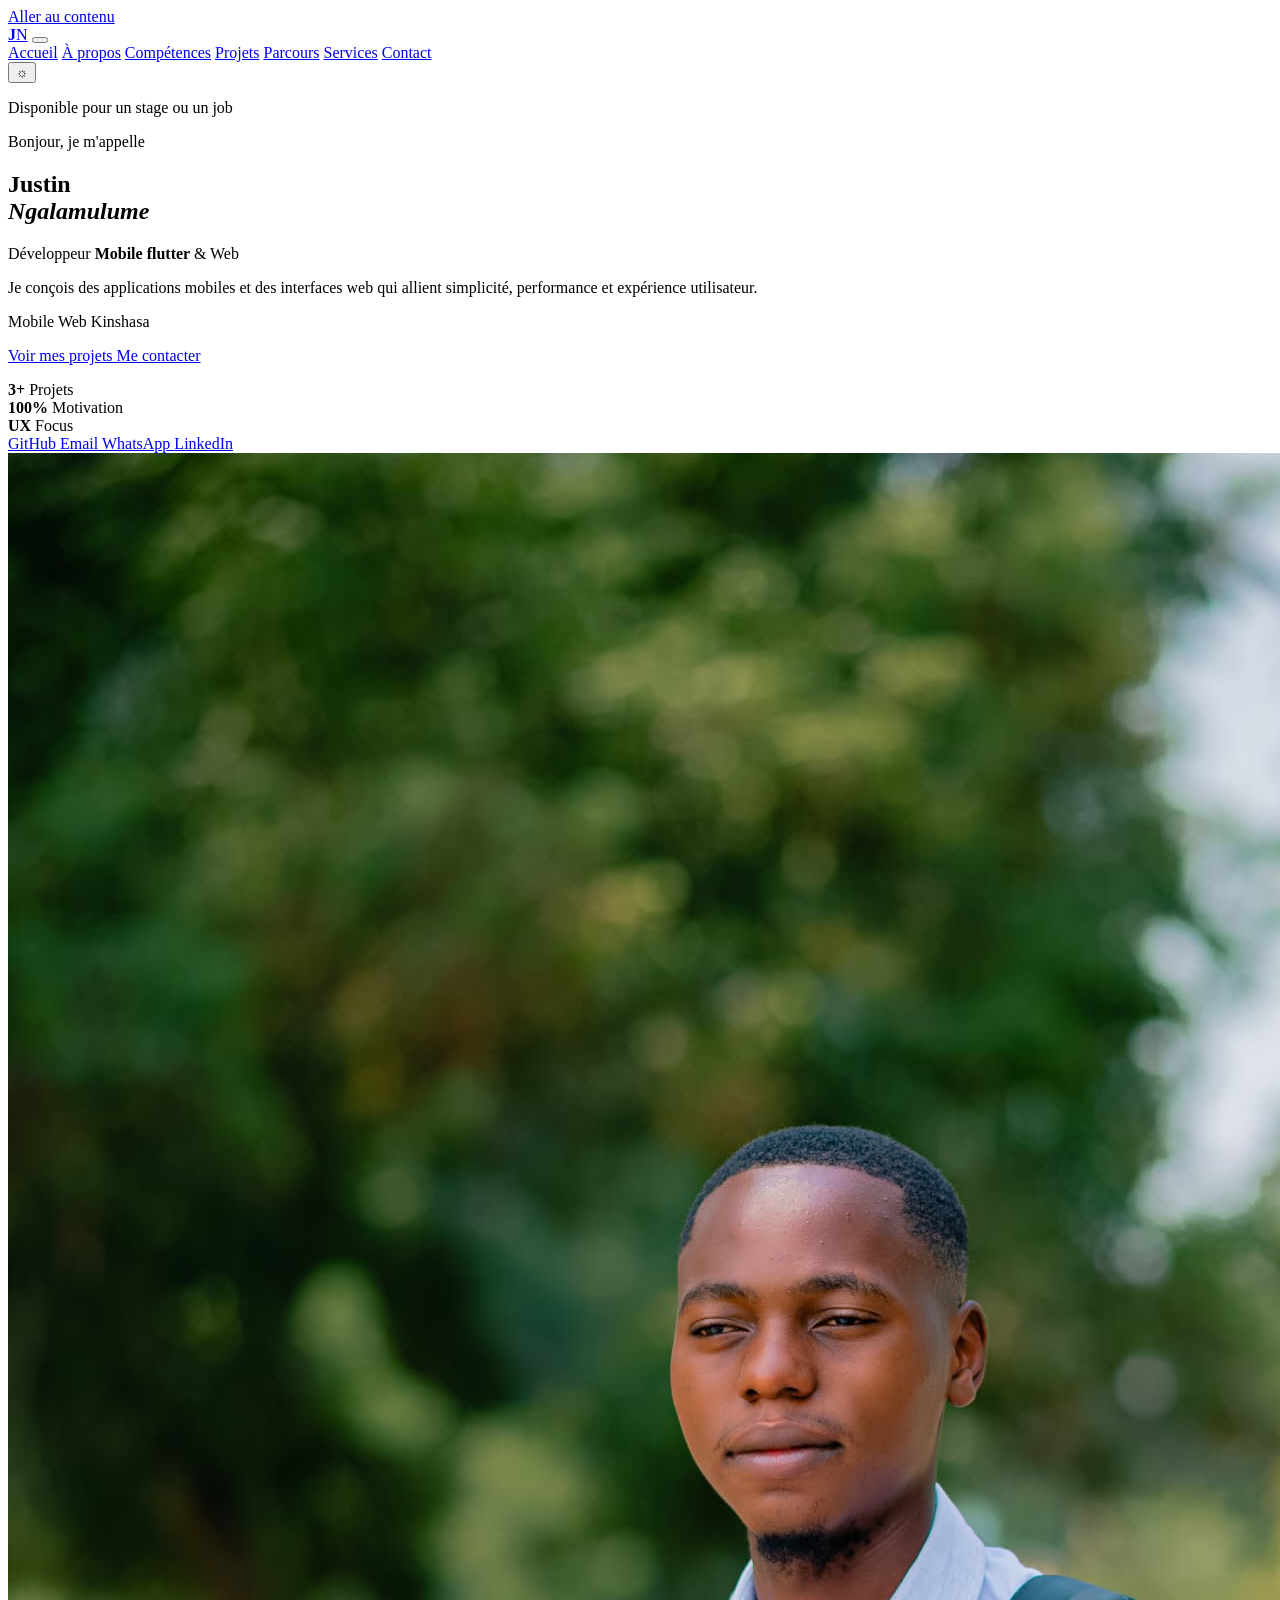
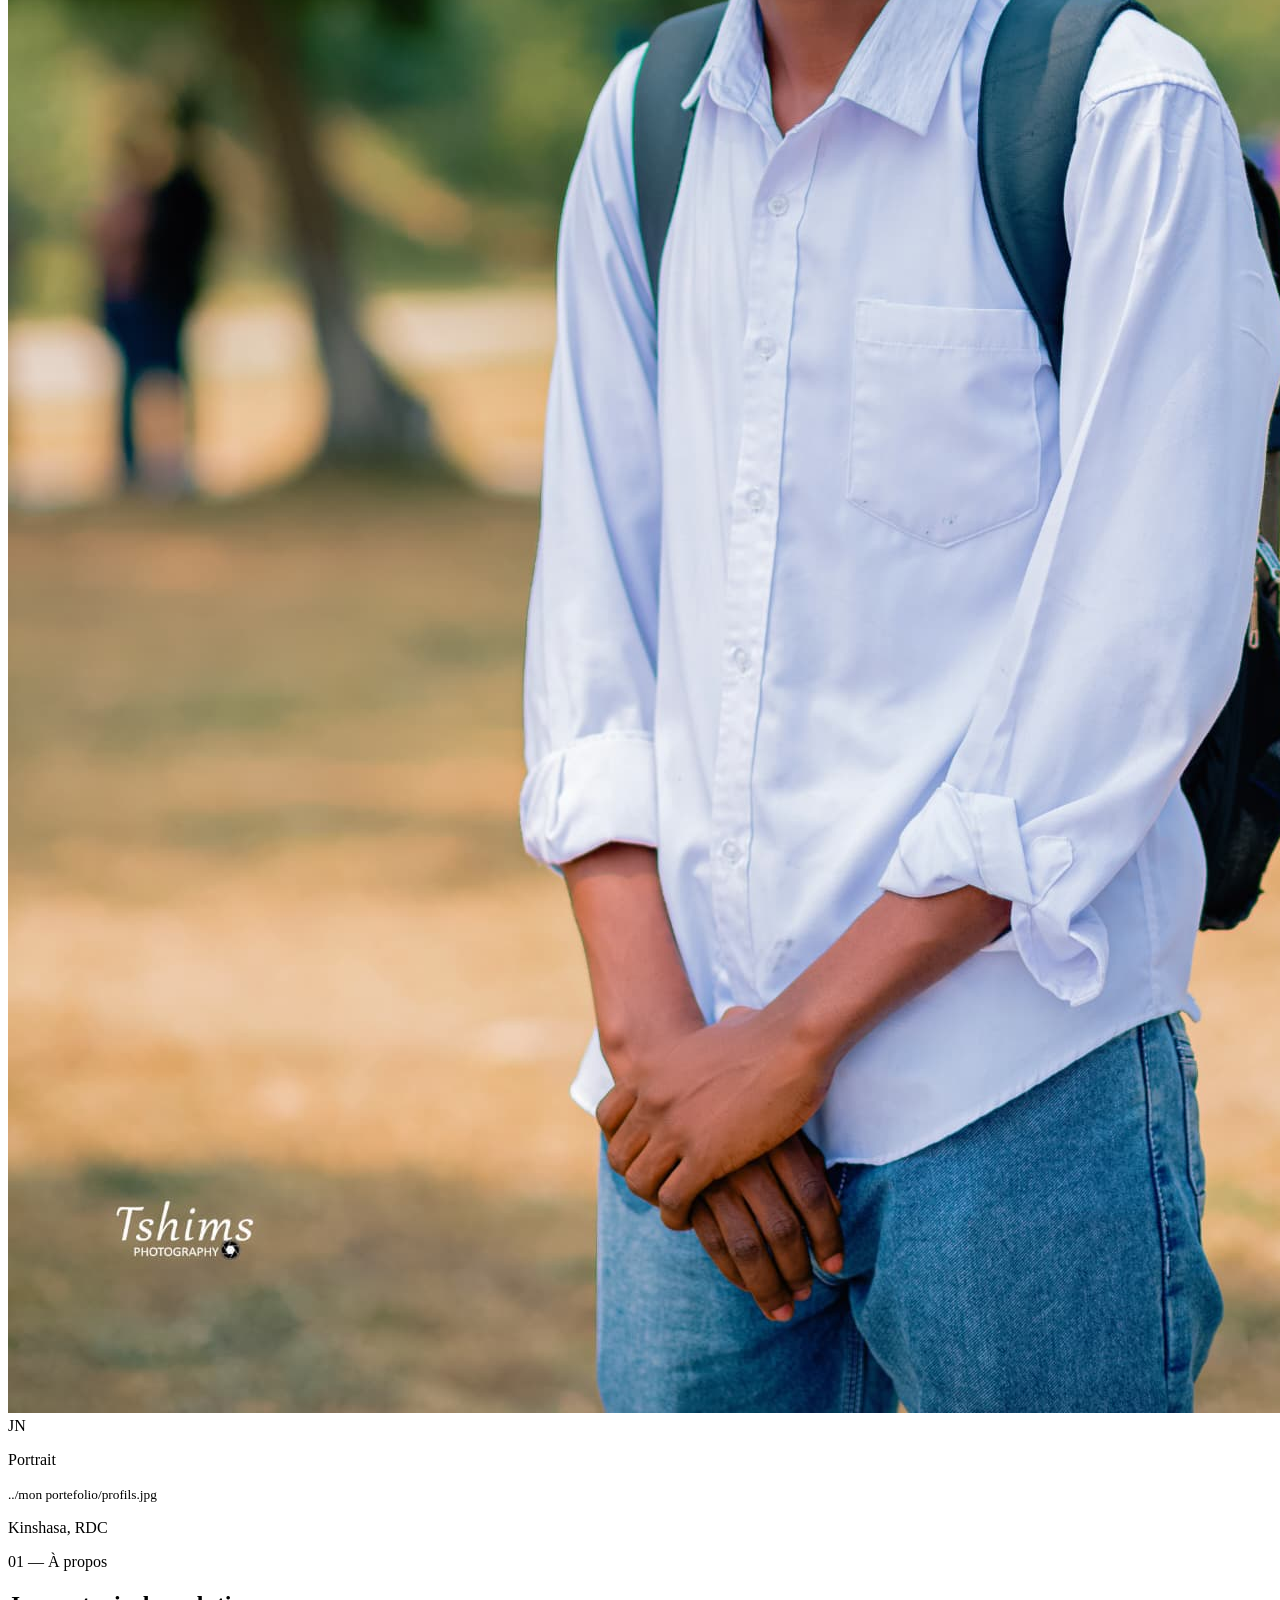
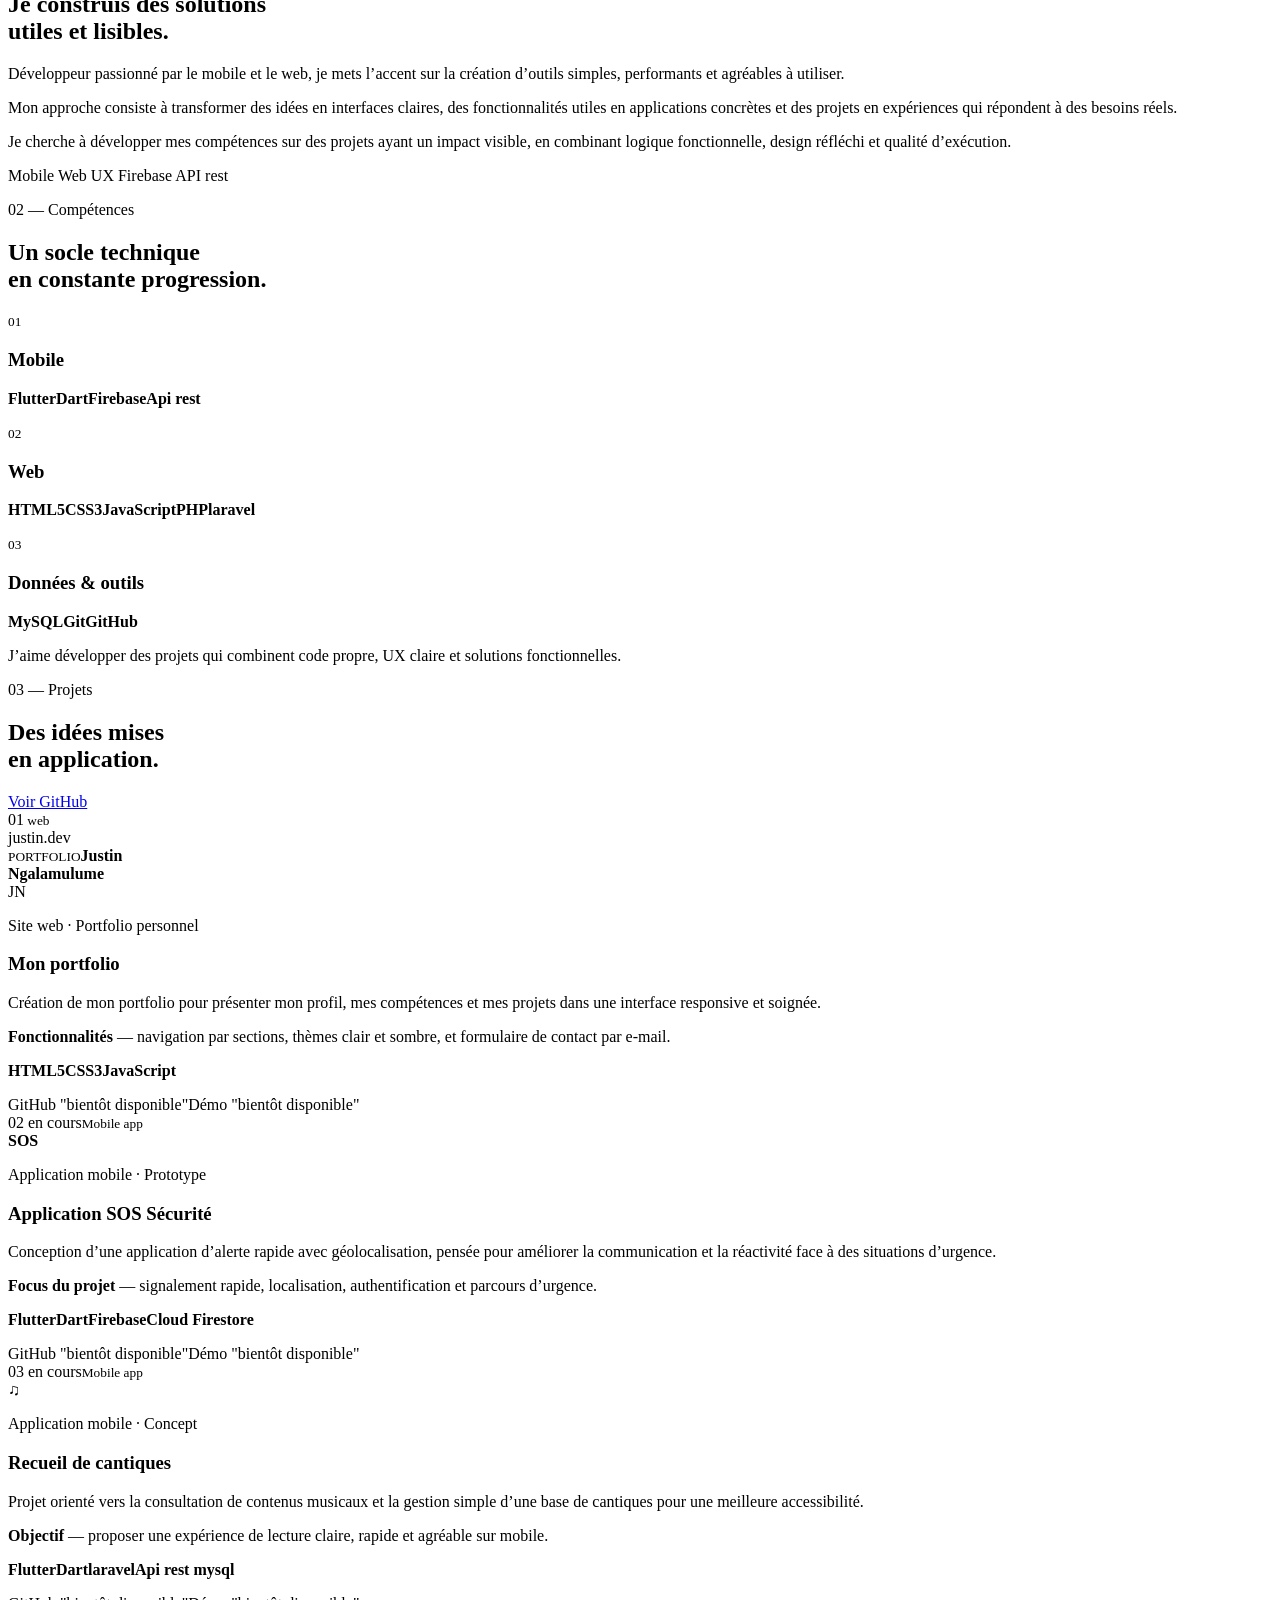
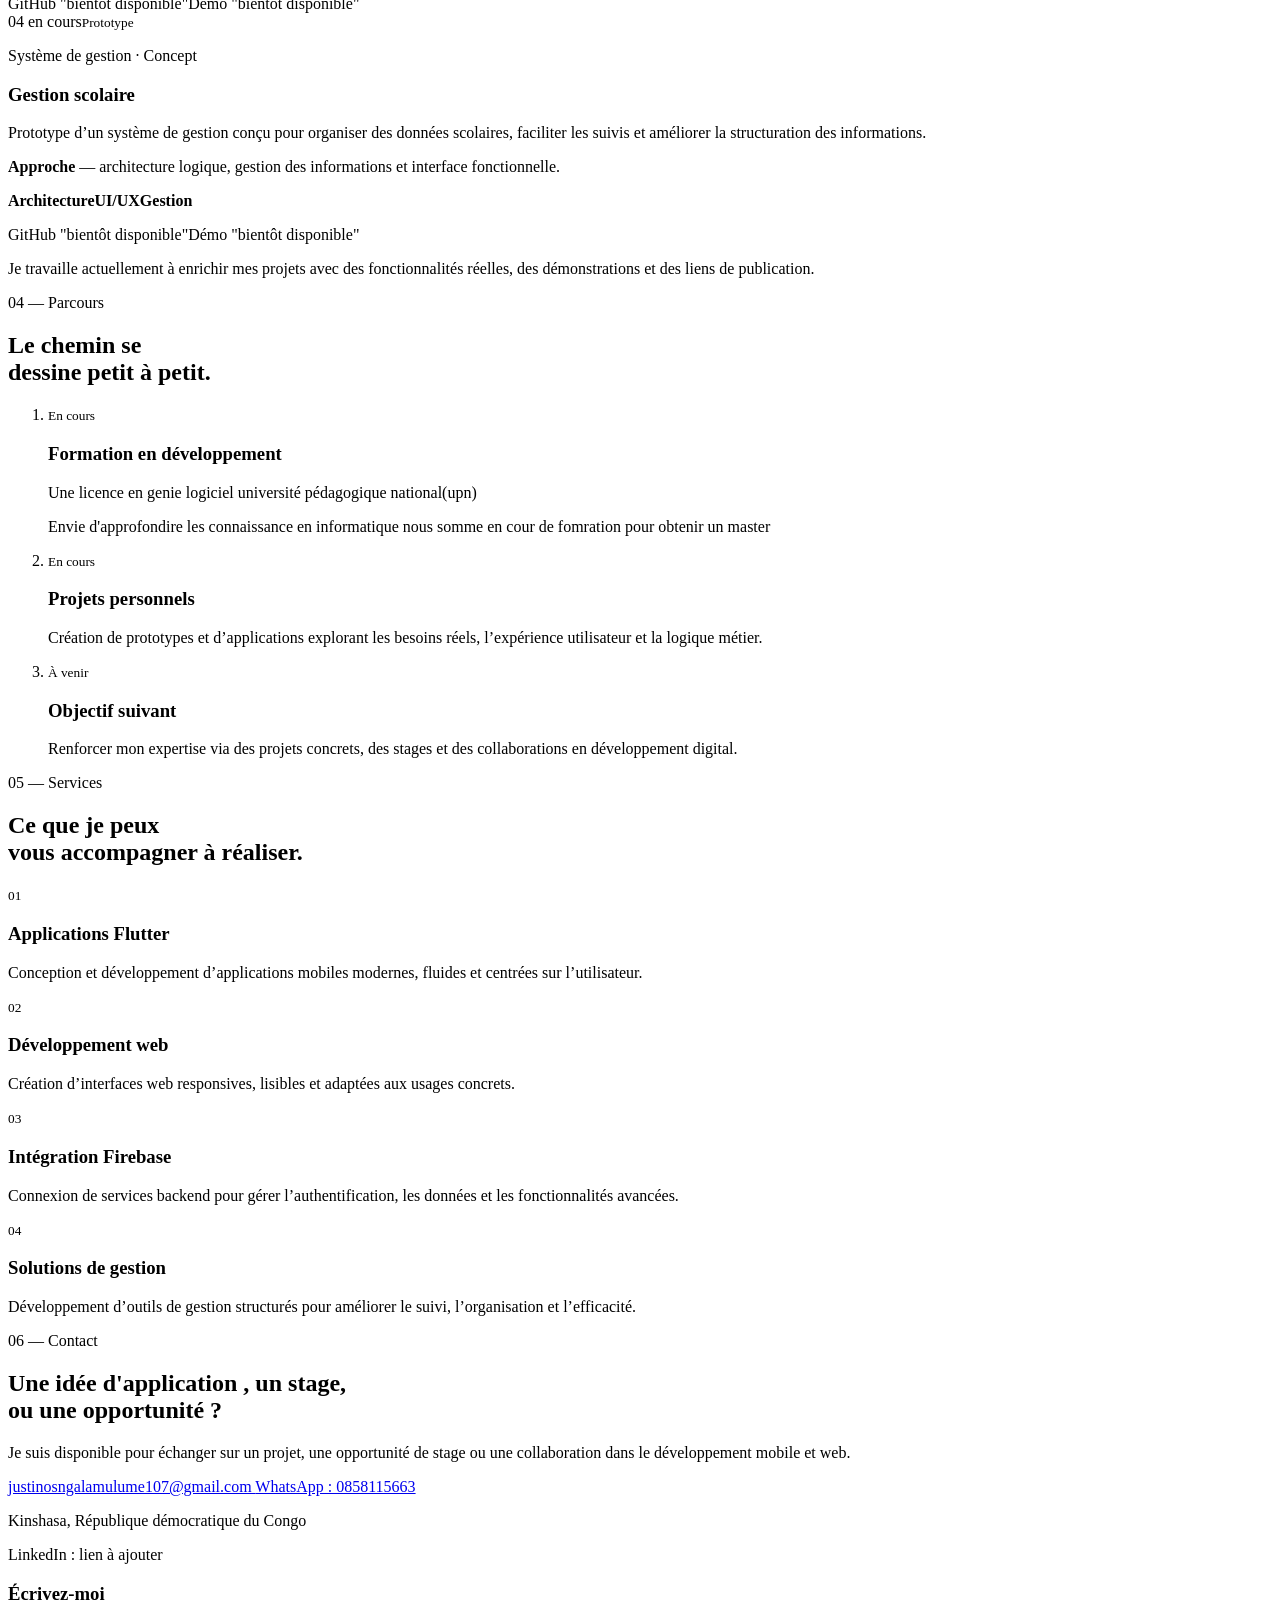
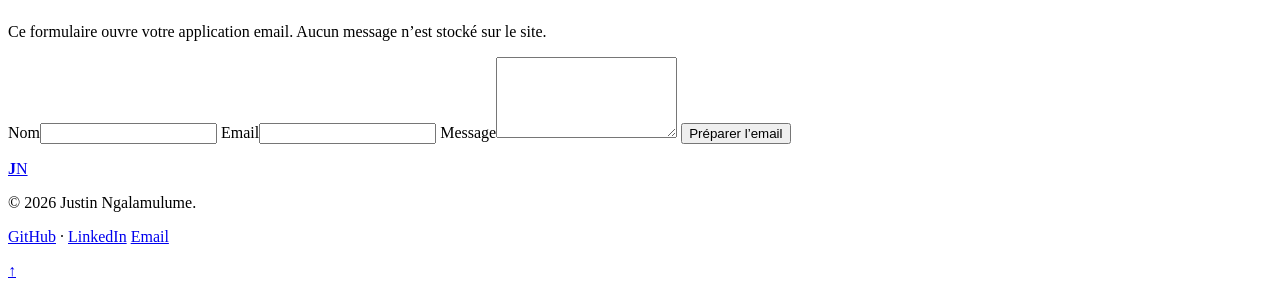
==== docs/index.html @ 23c90d51 "Fix GitHub Pages by placing the portfolio entry files at the repository root and docs folder for dep" ====
<!doctype html>
<html lang="fr">

<head>
    <meta charset="utf-8">
    <meta name="viewport" content="width=device-width,initial-scale=1">
    <meta name="description"
        content="Portfolio de Justin Ngalamulume, développeur Flutter et Web basé à Kinshasa, RDC.">
    <meta name="author" content="Justin Ngalamulume">
    <meta name="theme-color" content="#101828">
    <title>Justin Ngalamulume | Développeur Flutter & Web</title>
    <link rel="preconnect" href="https://fonts.googleapis.com">
    <link rel="preconnect" href="https://fonts.gstatic.com" crossorigin>
    <link href="https://fonts.googleapis.com/css2?family=DM+Mono&family=Manrope:wght@400;500;600;700;800&display=swap"
        rel="stylesheet">
    <link rel="stylesheet" href="./style.css">
</head>

<body>
    <a class="skip" href="#main">Aller au contenu</a>
    <header id="top">
        <nav class="nav wrap" aria-label="Navigation principale">
            <a class="brand" href="#accueil" aria-label="Accueil de Justin Ngalamulume"><b>J</b>N</a>
            <button class="menu" aria-label="Ouvrir le menu" aria-controls="links" aria-expanded="false">
                <i></i><i></i><i></i>
            </button>
            <div class="links" id="links">
                <a href="#accueil">Accueil</a>
                <a href="#apropos">À propos</a>
                <a href="#competences">Compétences</a>
                <a href="#projets">Projets</a>
                <a href="#parcours">Parcours</a>
                <a href="#services">Services</a>
                <a href="#contact">Contact</a>
            </div>
            <button class="theme" aria-label="Activer le thème clair" title="Changer de thème">☼</button>
        </nav>
    </header>
    <main id="main">
        <section class="hero" id="accueil">
            <span class="orb one"></span><span class="orb two"></span>
            <div class="wrap hero-in">
                <div class="hero-copy">
                    <p class="kicker">Disponible pour un stage ou un job</p>
                    <p class="hello">Bonjour, je m'appelle</p>
                    <h1>Justin<br><em>Ngalamulume</em></h1>
                    <p class="role">Développeur <strong>Mobile flutter </strong> & Web</p>
                    <p class="intro">Je conçois des applications mobiles et des interfaces web qui allient simplicité, performance et expérience utilisateur.</p>
                    <div class="hero-meta">
                        <span class="pill">Mobile</span>
                        <span class="pill">Web</span>
                        <span class="pill">Kinshasa</span>
                    </div>
                    <p class="actions">
                        <a class="btn primary" href="#projets">Voir mes projets </a>
                        <a class="btn secondary" href="#contact">Me contacter</a>
                    </p>
                    <div class="stat-list">
                        <div class="stat">
                            <strong>3+</strong>
                            <span>Projets</span>
                        </div>
                        <div class="stat">
                            <strong>100%</strong>
                            <span>Motivation</span>
                        </div>
                        <div class="stat">
                            <strong>UX</strong>
                            <span>Focus</span>
                        </div>
                    </div>
                    <div class="social">
                        <a href="https://github.com/Justin-alt-debug" target="_blank" rel="noopener">GitHub </a>
                        <a href="mailto:justinosngalamulume107@gmail.com?subject=Contact%20portfolio">Email </a>
                        <a href="https://wa.me/243858115663" target="_blank" rel="noopener">WhatsApp </a>
                        <a href="https://www.linkedin.com/in/justino-s-ngalamulume-077237412/" target="_blank" rel="noopener">LinkedIn</a>
                    </div>
                </div>
                <div class="portrait-wrap">
                    <div class="portrait">
                        <img src="../mon%20portefolio/profils.jpg" alt="Portrait de Justin Ngalamulume" onerror="this.style.display='none';this.nextElementSibling.hidden=false">
                        <div class="portrait-placeholder"><span>JN</span>
                            <p>Portrait</p><small>../mon portefolio/profils.jpg</small>
                        </div>
                    </div>
                    <p class="portrait-caption"><span></span> Kinshasa, RDC</p>
                </div>
            </div>
        </section>

        <section class="section" id="apropos">
            <div class="wrap split">
                <div class="heading reveal">
                    <p class="kicker">01 — À propos</p>
                    <h2>Je construis des solutions<br>utiles et lisibles.</h2>
                </div>
                <div class="about reveal">
                    <p class="lead">Développeur passionné par le mobile et le web, je mets l’accent sur la création d’outils simples, performants et agréables à utiliser.</p>
                    <p>Mon approche consiste à transformer des idées en interfaces claires, des fonctionnalités utiles en applications concrètes et des projets en expériences qui répondent à des besoins réels.</p>
                    <p>Je cherche à développer mes compétences sur des projets ayant un impact visible, en combinant logique fonctionnelle, design réfléchi et qualité d’exécution.</p>
                    <div class="about-pills">
                        <span>Mobile</span>
                        <span>Web</span>
                        <span>UX</span>
                        <span>Firebase</span>
                        <span>API rest</span>
                    </div>
                </div>
            </div>
        </section>

        <section class="section tint" id="competences">
            <div class="wrap">
                <div class="heading reveal">
                    <p class="kicker">02 — Compétences</p>
                    <h2>Un socle technique<br>en constante progression.</h2>
                </div>
                <div class="skills reveal">
                    <article><small>01</small>
                        <h3>Mobile</h3>
                        <p class="tags"><b>Flutter</b><b>Dart</b><b>Firebase</b><b>Api rest</b></p>
                    </article>
                    <article><small>02</small>
                        <h3>Web</h3>
                        <p class="tags"><b>HTML5</b><b>CSS3</b><b>JavaScript</b><b>PHP</b><b>laravel</b></p>
                    </article>
                    <article><small>03</small>
                        <h3>Données & outils</h3>
                        <p class="tags"><b>MySQL</b><b>Git</b><b>GitHub</b></p>
                    </article>
                </div>
                <p class="hint">J’aime développer des projets qui combinent code propre, UX claire et solutions fonctionnelles.</p>
            </div>
        </section>

        <section class="section" id="projets">
            <div class="wrap">
                <div class="projects-head reveal">
                    <div class="heading">
                        <p class="kicker">03 — Projets</p>
                        <h2>Des idées mises<br>en application.</h2>
                    </div>
                    <a class="plain" href="https://github.com/Justin-alt-debug" target="_blank" rel="noopener">Voir GitHub </a>
                </div>
                <div class="projects">
                    <article class="project featured reveal">
                        <div class="visual portfolio-visual"><span>01</span><small> web</small>
                            <div class="portfolio-preview" aria-hidden="true">
                                <div class="preview-bar"><i></i><i></i><i></i><span>justin.dev</span></div>
                                <div class="preview-content">
                                    <div class="preview-copy"><small>PORTFOLIO</small><b>Justin<br>Ngalamulume</b><span></span><span></span></div>
                                    <div class="preview-avatar">JN</div>
                                </div>
                                <div class="preview-footer"><i></i><i></i><i></i></div>
                            </div>
                        </div>
                        <div class="body">
                            <p class="type">Site web · Portfolio personnel</p>
                            <h3>Mon portfolio</h3>
                            <p>Création de mon portfolio pour présenter mon profil, mes compétences et mes projets dans une interface responsive et soignée.</p>
                            <p><strong>Fonctionnalités</strong> — navigation par sections, thèmes clair et sombre, et formulaire de contact par e-mail.</p>
                            <p class="tags"><b>HTML5</b><b>CSS3</b><b>JavaScript</b></p>
                            <div class="disabled"><span>GitHub "bientôt disponible"</span><span>Démo "bientôt disponible"</span></div>
                        </div>
                    </article>
                    <article class="project featured reveal">
                        <div class="visual sos"><span>02</span> <span>  en cours</span><small>Mobile app</small>
                            <div class="phone"><i></i><b>SOS</b><em></em></div>
                        </div>
                        <div class="body">
                            <p class="type">Application mobile · Prototype</p>
                            <h3>Application SOS Sécurité</h3>
                            <p>Conception d’une application d’alerte rapide avec géolocalisation, pensée pour améliorer la communication et la réactivité face à des situations d’urgence.</p>
                            <p><strong>Focus du projet</strong> — signalement rapide, localisation, authentification et parcours d’urgence.</p>
                            <p class="tags"><b>Flutter</b><b>Dart</b><b>Firebase</b><b>Cloud Firestore</b></p>
                            <div class="disabled"><span>GitHub "bientôt disponible"</span><span>Démo "bientôt disponible"</span></div>
                        </div>
                    </article>
                    <article class="project reveal">
                        <div class="visual hymn"><span>03</span><span>  en cours</span><small>Mobile app</small>
                            <div class="music">♫<i></i><i></i><i></i></div>
                        </div>
                        <div class="body">
                            <p class="type">Application mobile · Concept</p>
                            <h3>Recueil de cantiques</h3>
                            <p>Projet orienté vers la consultation de contenus musicaux et la gestion simple d’une base de cantiques pour une meilleure accessibilité.</p>
                            <p><strong>Objectif</strong> — proposer une expérience de lecture claire, rapide et agréable sur mobile.</p>
                            <p class="tags"><b>Flutter</b><b>Dart</b><b>laravel</b><b>Api rest</b> <b>mysql</b></p>
                            <div class="disabled"><span>GitHub "bientôt disponible"</span><span>Démo "bientôt disponible"</span></div>
                        </div>
                    </article>
                    <article class="project reveal">
                        <div class="visual school"><span>04</span><span>  en cours</span><small>Prototype</small>
                            <div class="bars"><i></i><i></i><i></i><i></i></div>
                        </div>
                        <div class="body">
                            <p class="type">Système de gestion · Concept</p>
                            <h3>Gestion scolaire</h3>
                            <p>Prototype d’un système de gestion conçu pour organiser des données scolaires, faciliter les suivis et améliorer la structuration des informations.</p>
                            <p><strong>Approche</strong> — architecture logique, gestion des informations et interface fonctionnelle.</p>
                            <p class="tags"><b>Architecture</b><b>UI/UX</b><b>Gestion</b></p>
                            <div class="disabled"><span>GitHub "bientôt disponible"</span><span>Démo "bientôt disponible"</span></div>
                        </div>
                    </article>
                </div>
                <p class="hint">Je travaille actuellement à enrichir mes projets avec des fonctionnalités réelles, des démonstrations et des liens de publication.</p>
            </div>
        </section>

        <section class="section tint" id="parcours">
            <div class="wrap">
                <div class="heading reveal">
                    <p class="kicker">04 — Parcours</p>
                    <h2>Le chemin se<br>dessine petit à petit.</h2>
                </div>
                <ol class="timeline reveal">
                    <li><small>En cours</small>
                        <div>
                            <h3>Formation en développement</h3>
                            <p>Une licence en genie logiciel université pédagogique national(upn)</p>
                            <p>Envie d'approfondire les connaissance en informatique nous somme en cour de fomration pour obtenir un master </p>
                        </div>
                    </li>
                    <li><small>En cours</small>
                        <div>
                            <h3>Projets personnels</h3>
                            <p>Création de prototypes et d’applications explorant les besoins réels, l’expérience utilisateur et la logique métier.</p>
                        </div>
                    </li>
                    <li><small>À venir</small>
                        <div>
                            <h3>Objectif suivant</h3>
                            <p>Renforcer mon expertise via des projets concrets, des stages et des collaborations en développement digital.</p>
                        </div>
                    </li>
                </ol>
            </div>
        </section>

        <section class="section" id="services">
            <div class="wrap">
                <div class="heading reveal">
                    <p class="kicker">05 — Services</p>
                    <h2>Ce que je peux<br>vous accompagner à réaliser.</h2>
                </div>
                <div class="services reveal">
                    <article><small>01</small>
                        <h3>Applications Flutter</h3>
                        <p>Conception et développement d’applications mobiles modernes, fluides et centrées sur l’utilisateur.</p>
                    </article>
                    <article><small>02</small>
                        <h3>Développement web</h3>
                        <p>Création d’interfaces web responsives, lisibles et adaptées aux usages concrets.</p>
                    </article>
                    <article><small>03</small>
                        <h3>Intégration Firebase</h3>
                        <p>Connexion de services backend pour gérer l’authentification, les données et les fonctionnalités avancées.</p>
                    </article>
                    <article><small>04</small>
                        <h3>Solutions de gestion</h3>
                        <p>Développement d’outils de gestion structurés pour améliorer le suivi, l’organisation et l’efficacité.</p>
                    </article>
                </div>
            </div>
        </section>

        <section class="contact" id="contact">
            <div class="wrap contact-grid">
                <div class="reveal">
                    <p class="kicker">06 — Contact</p>
                    <h2>Une idée d'application , un stage,<br> ou une opportunité ?</h2>
                    <p class="intro">Je suis disponible pour échanger sur un projet, une opportunité de stage ou une collaboration dans le développement mobile et web.</p>
                    <div class="details">
                        <a href="mailto:justinosngalamulume107@gmail.com?subject=Contact%20portfolio">justinosngalamulume107@gmail.com </a>
                        <a href="https://wa.me/243858115663" target="_blank" rel="noopener">WhatsApp : 0858115663 </a>
                        <p>Kinshasa, République démocratique du Congo</p>
                        <p>LinkedIn : lien à ajouter</p>
                    </div>
                </div>
                <form class="form reveal" id="contact-form">
                    <div>
                        <h3>Écrivez-moi</h3>
                        <p>Ce formulaire ouvre votre application email. Aucun message n’est stocké sur le site.</p>
                    </div>
                    <label>Nom<input name="name" autocomplete="name" required></label>
                    <label>Email<input name="email" type="email" autocomplete="email" required></label>
                    <label>Message<textarea name="message" rows="5" required></textarea></label>
                    <button class="btn primary" type="submit">Préparer l’email </button>
                    <p id="status" aria-live="polite"></p>
                </form>
            </div>
        </section>
    </main>
    <footer>
        <div class="wrap footer">
            <a class="brand" href="#accueil"><b>J</b>N</a>
            <p>© <span id="year"></span> Justin Ngalamulume.</p>
            <p>
                <a href="https://github.com/Justin-alt-debug" target="_blank" rel="noopener">GitHub</a> ·
                <a href="https://www.linkedin.com/in/justino-s-ngalamulume-077237412/" target="_blank" rel="noopener">LinkedIn</a> <a href="mailto:justinosngalamulume107@gmail.com">Email</a>
            </p>
        </div>
    </footer>
    <a class="up" href="#top" aria-label="Retour en haut">↑</a>
    <script src="./main.js"></script>
</body>

</html>
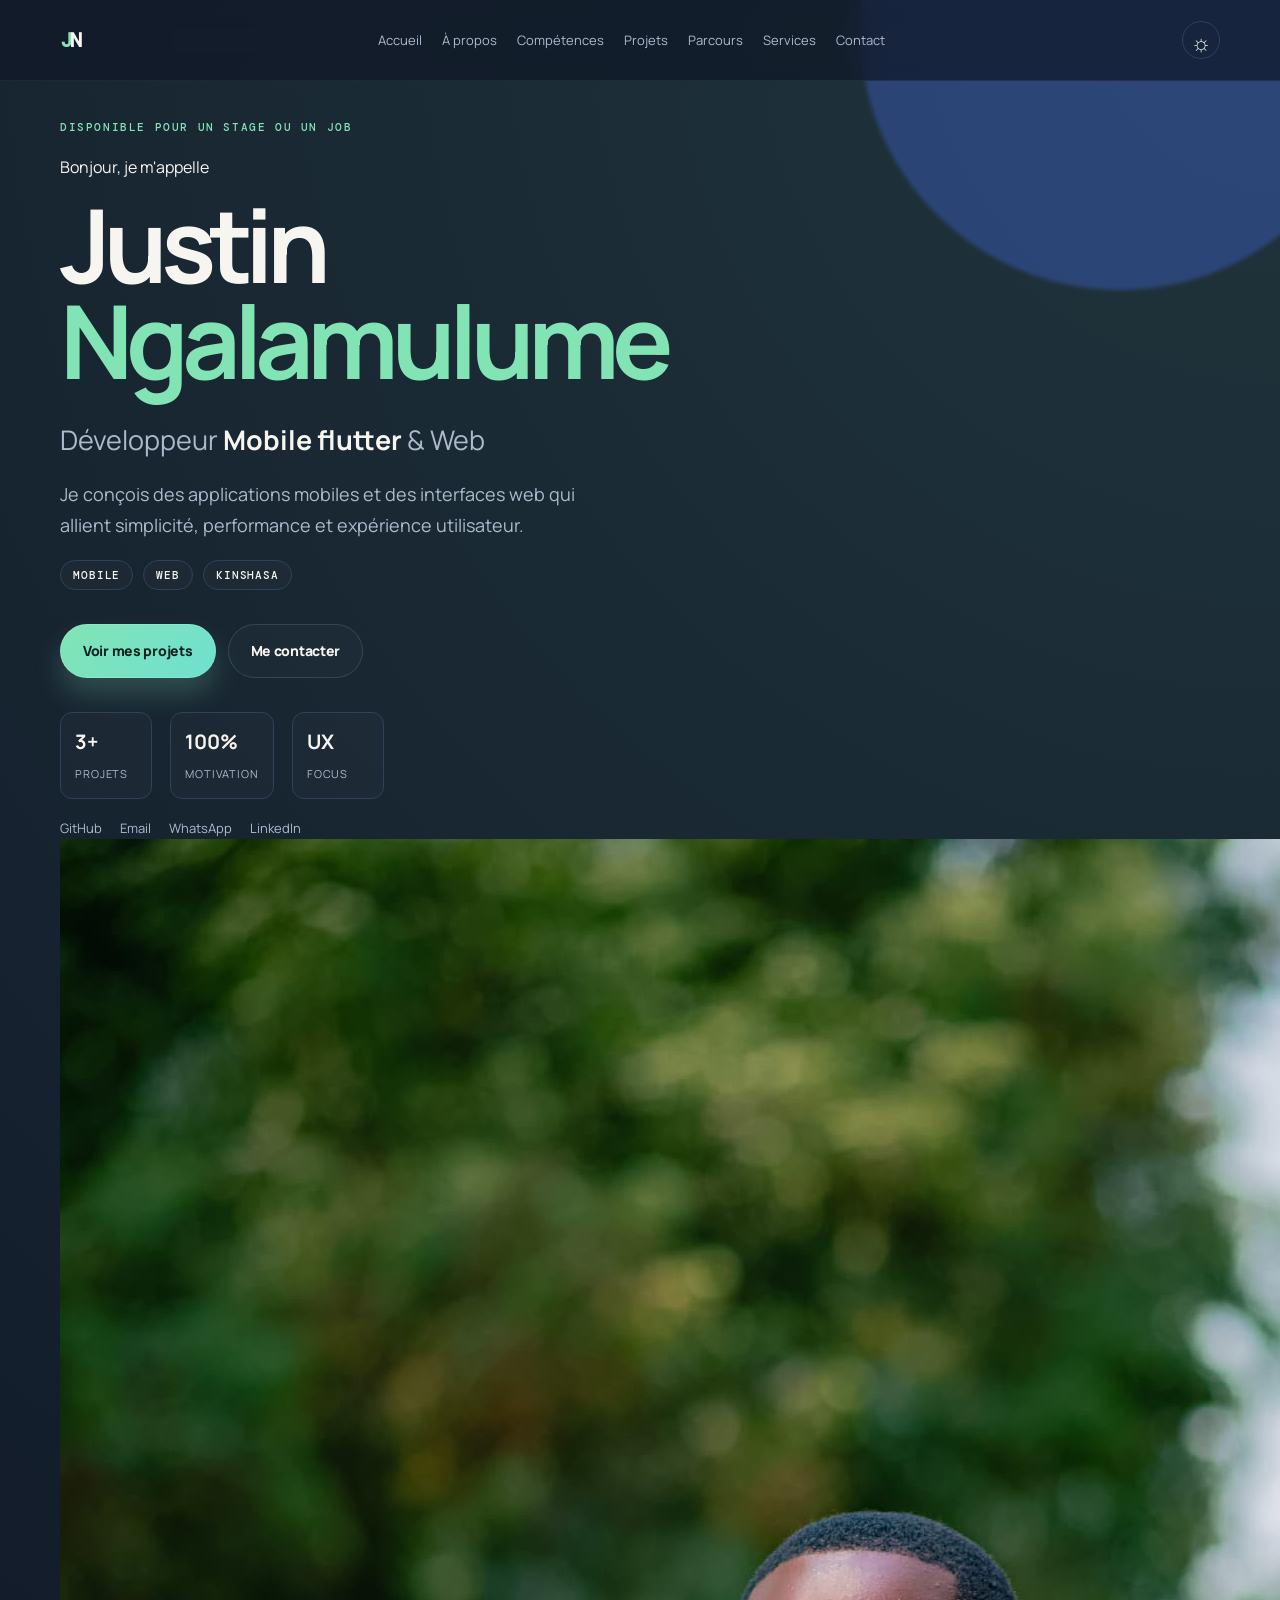
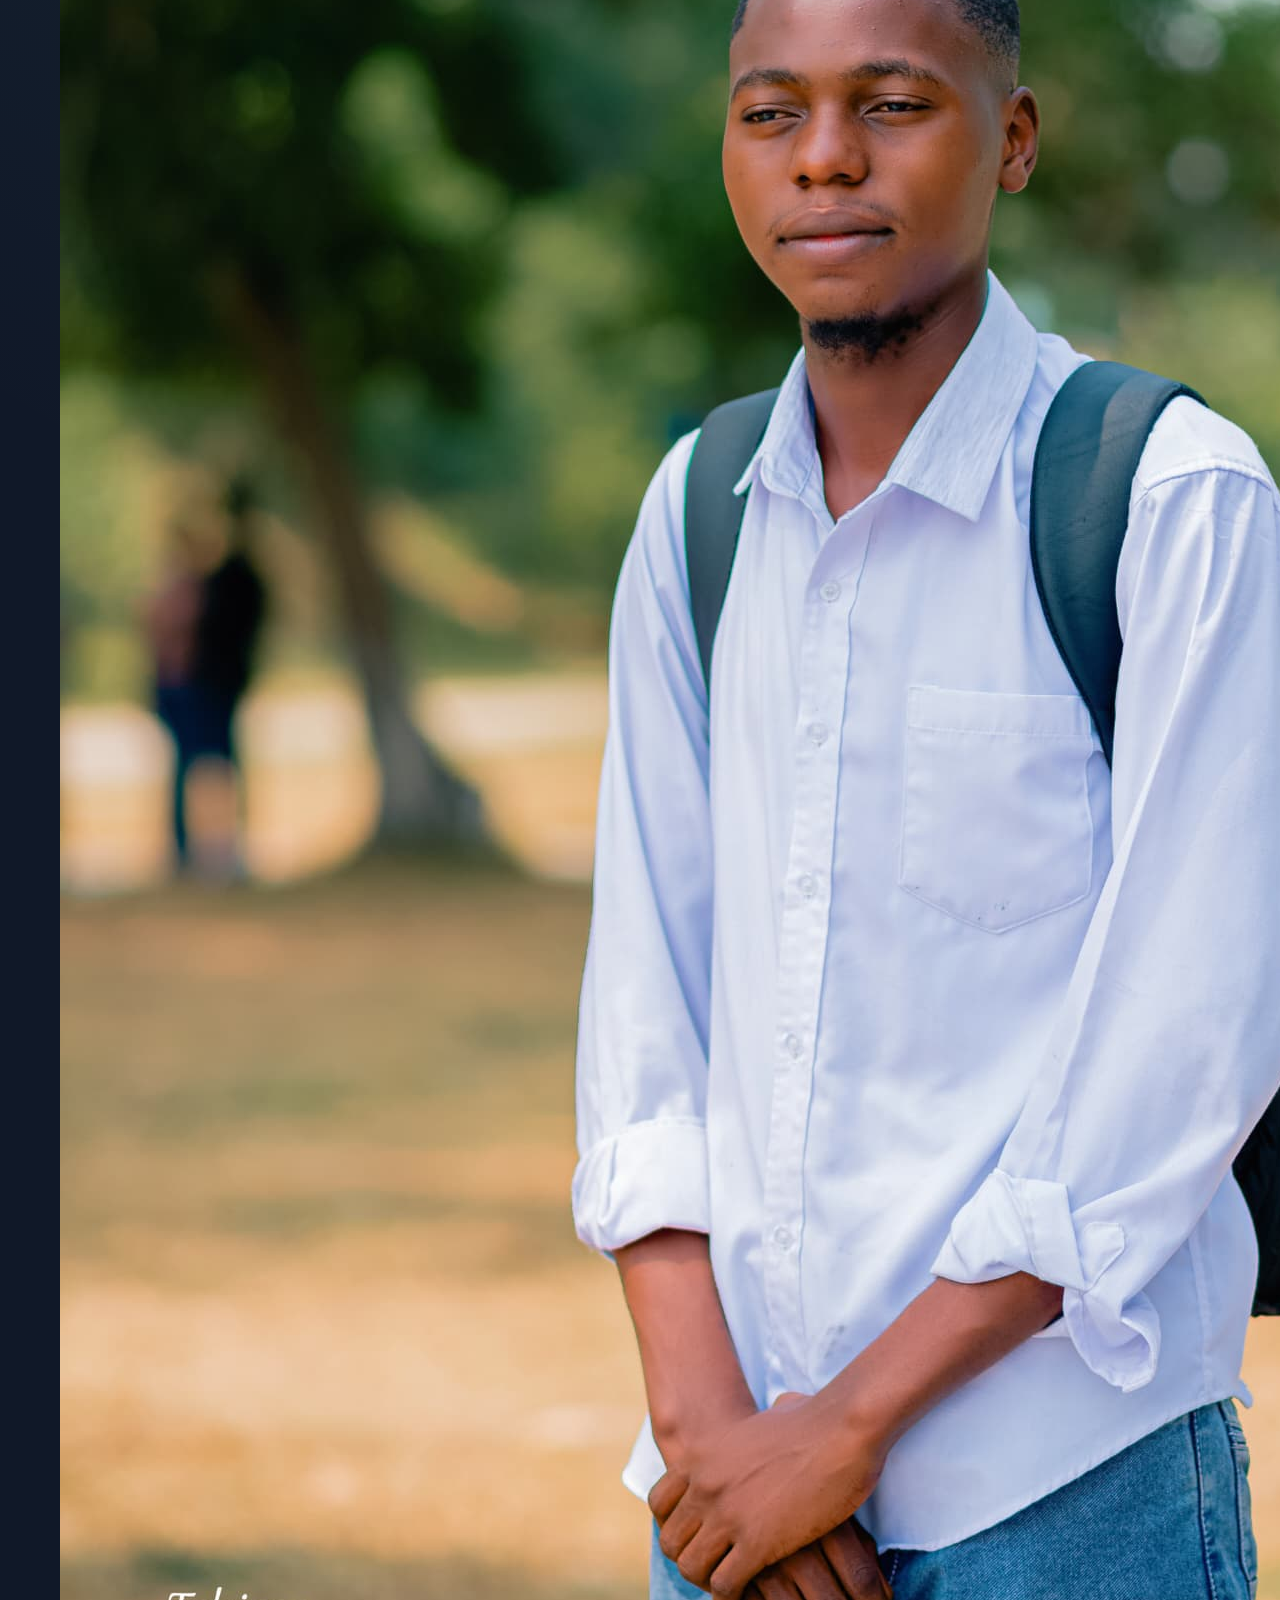
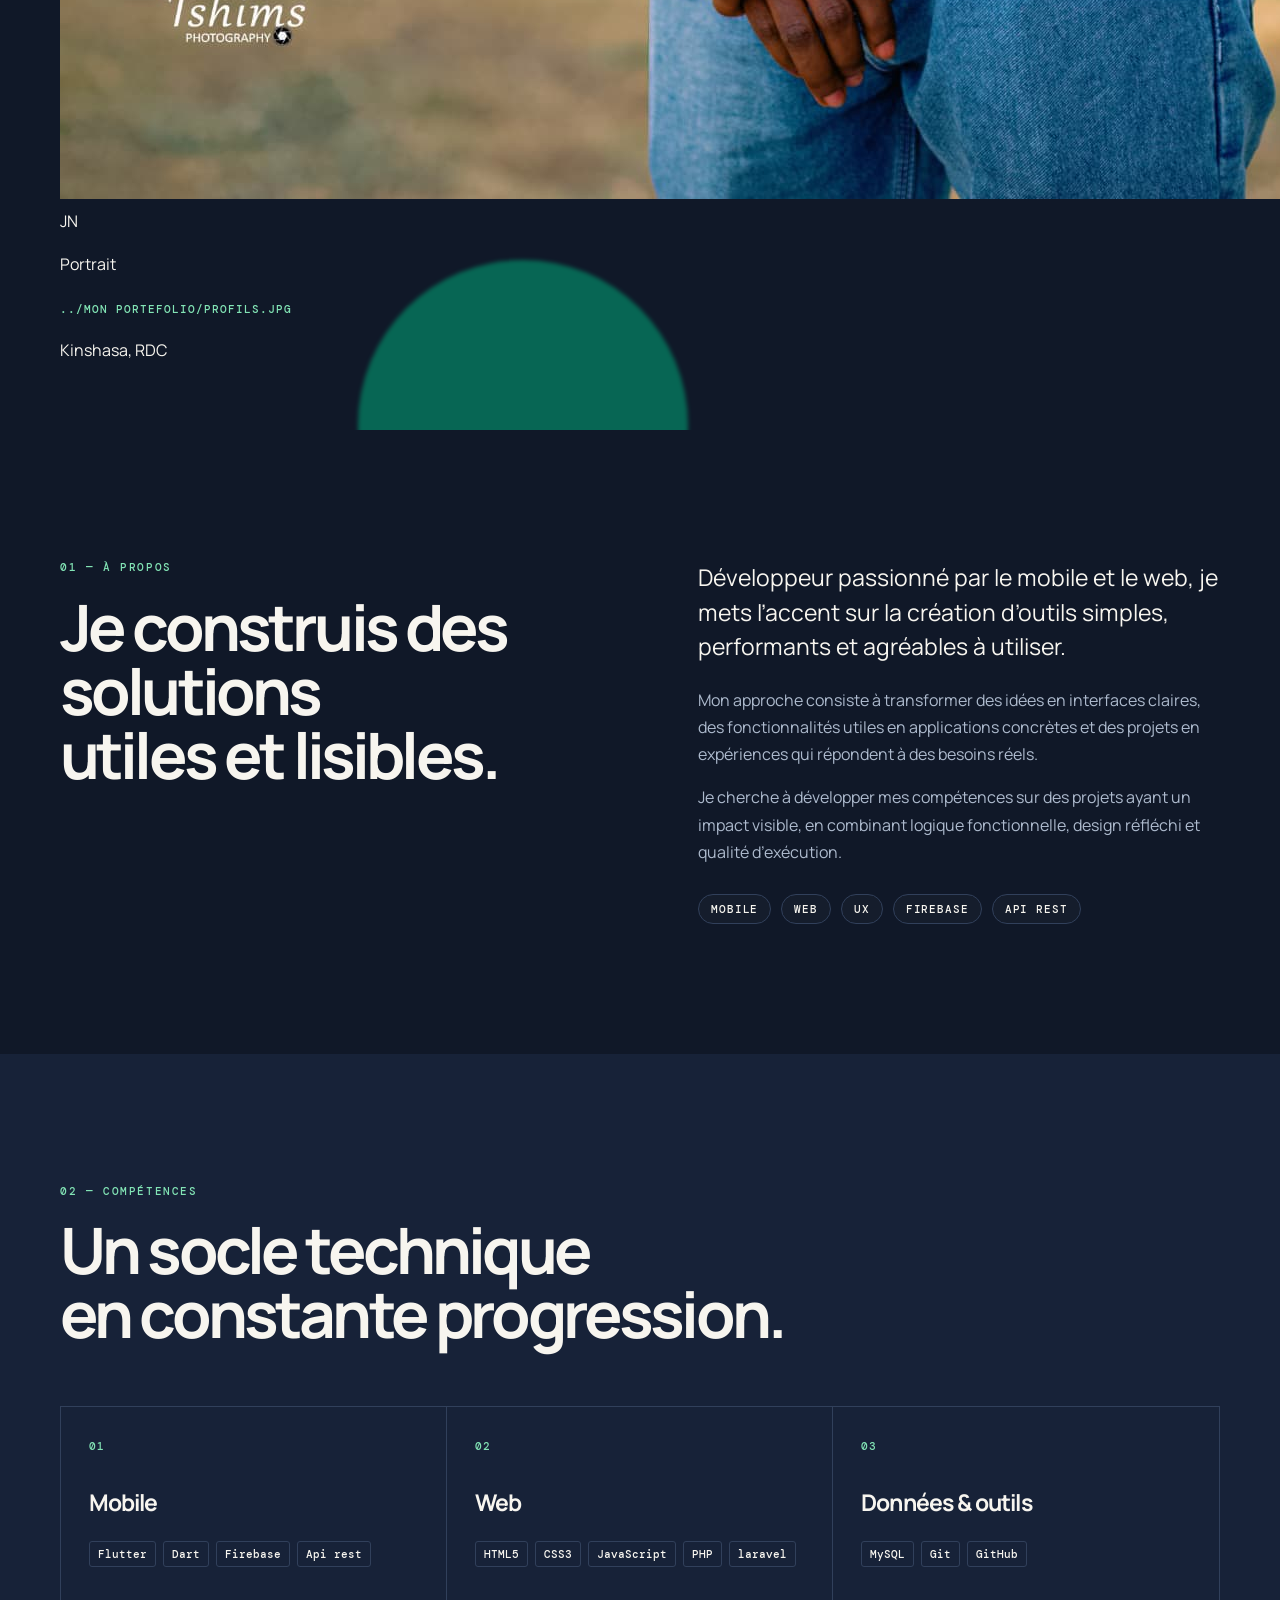
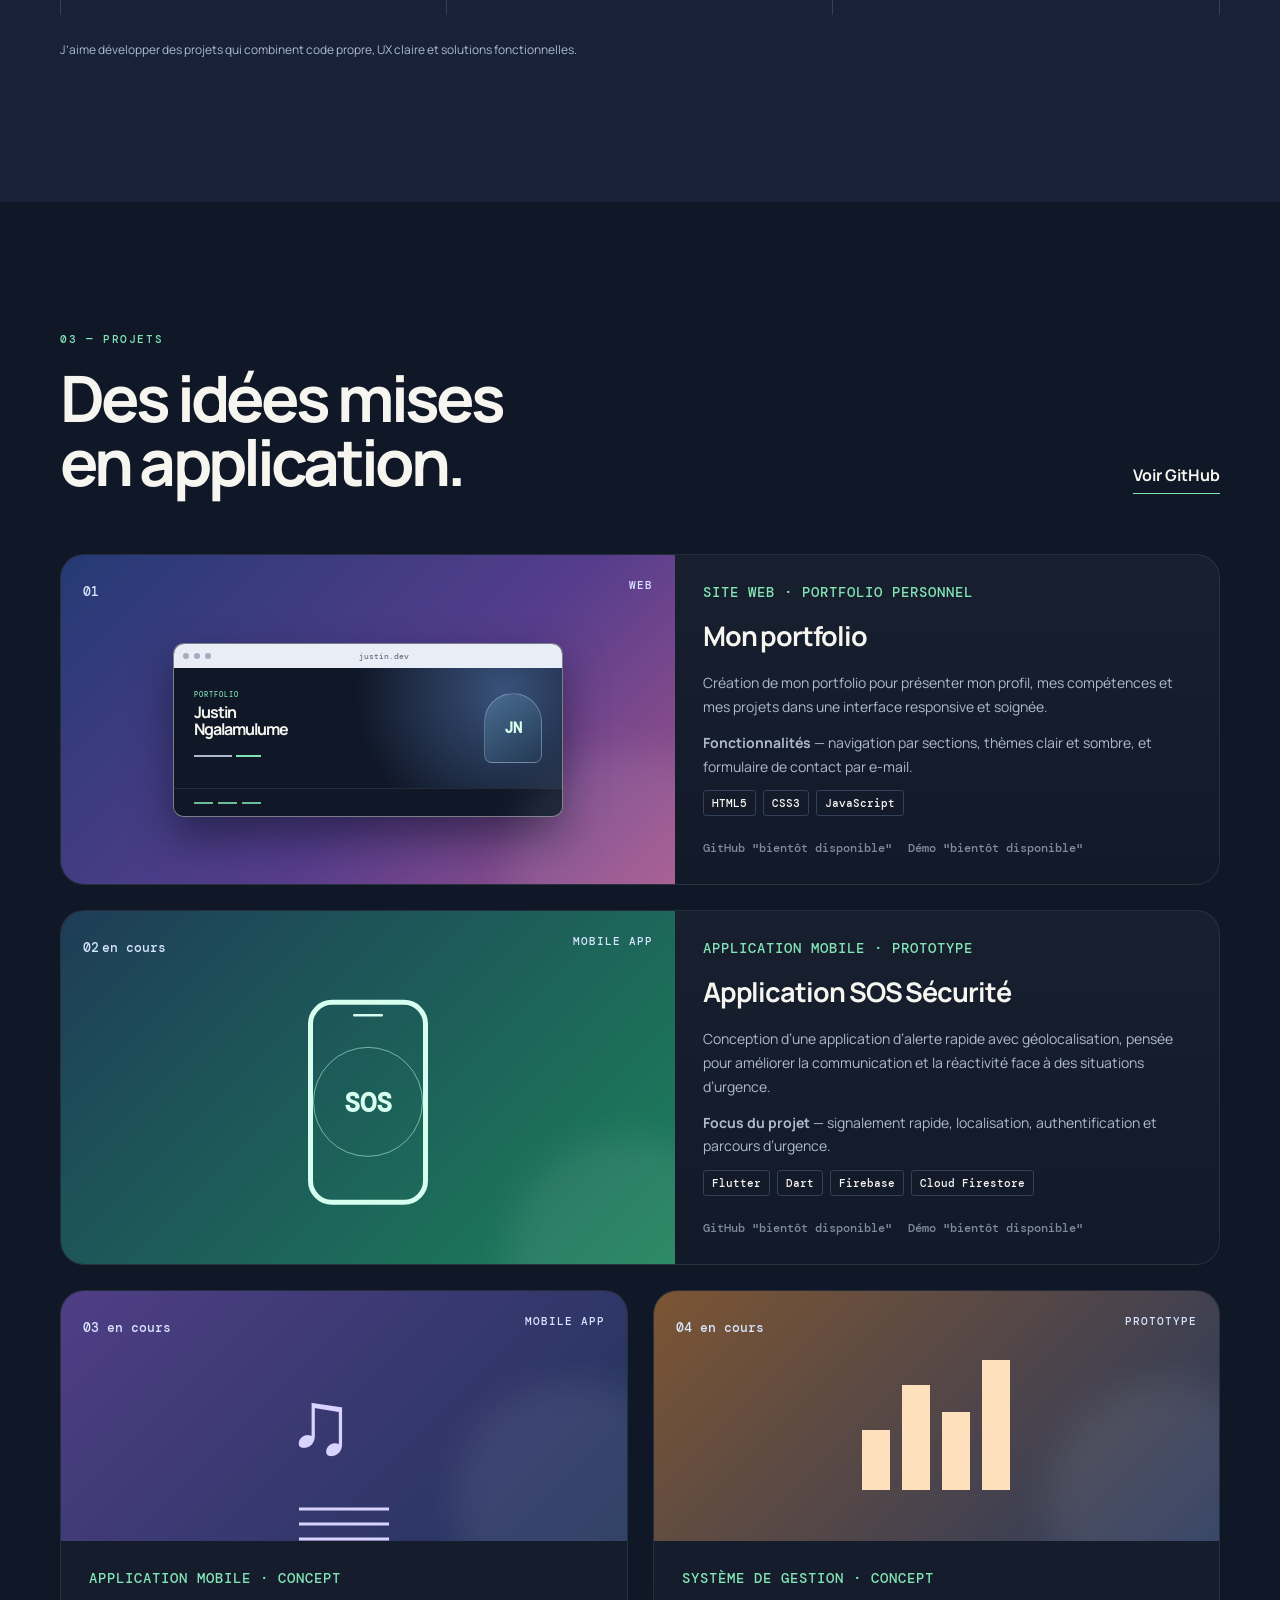
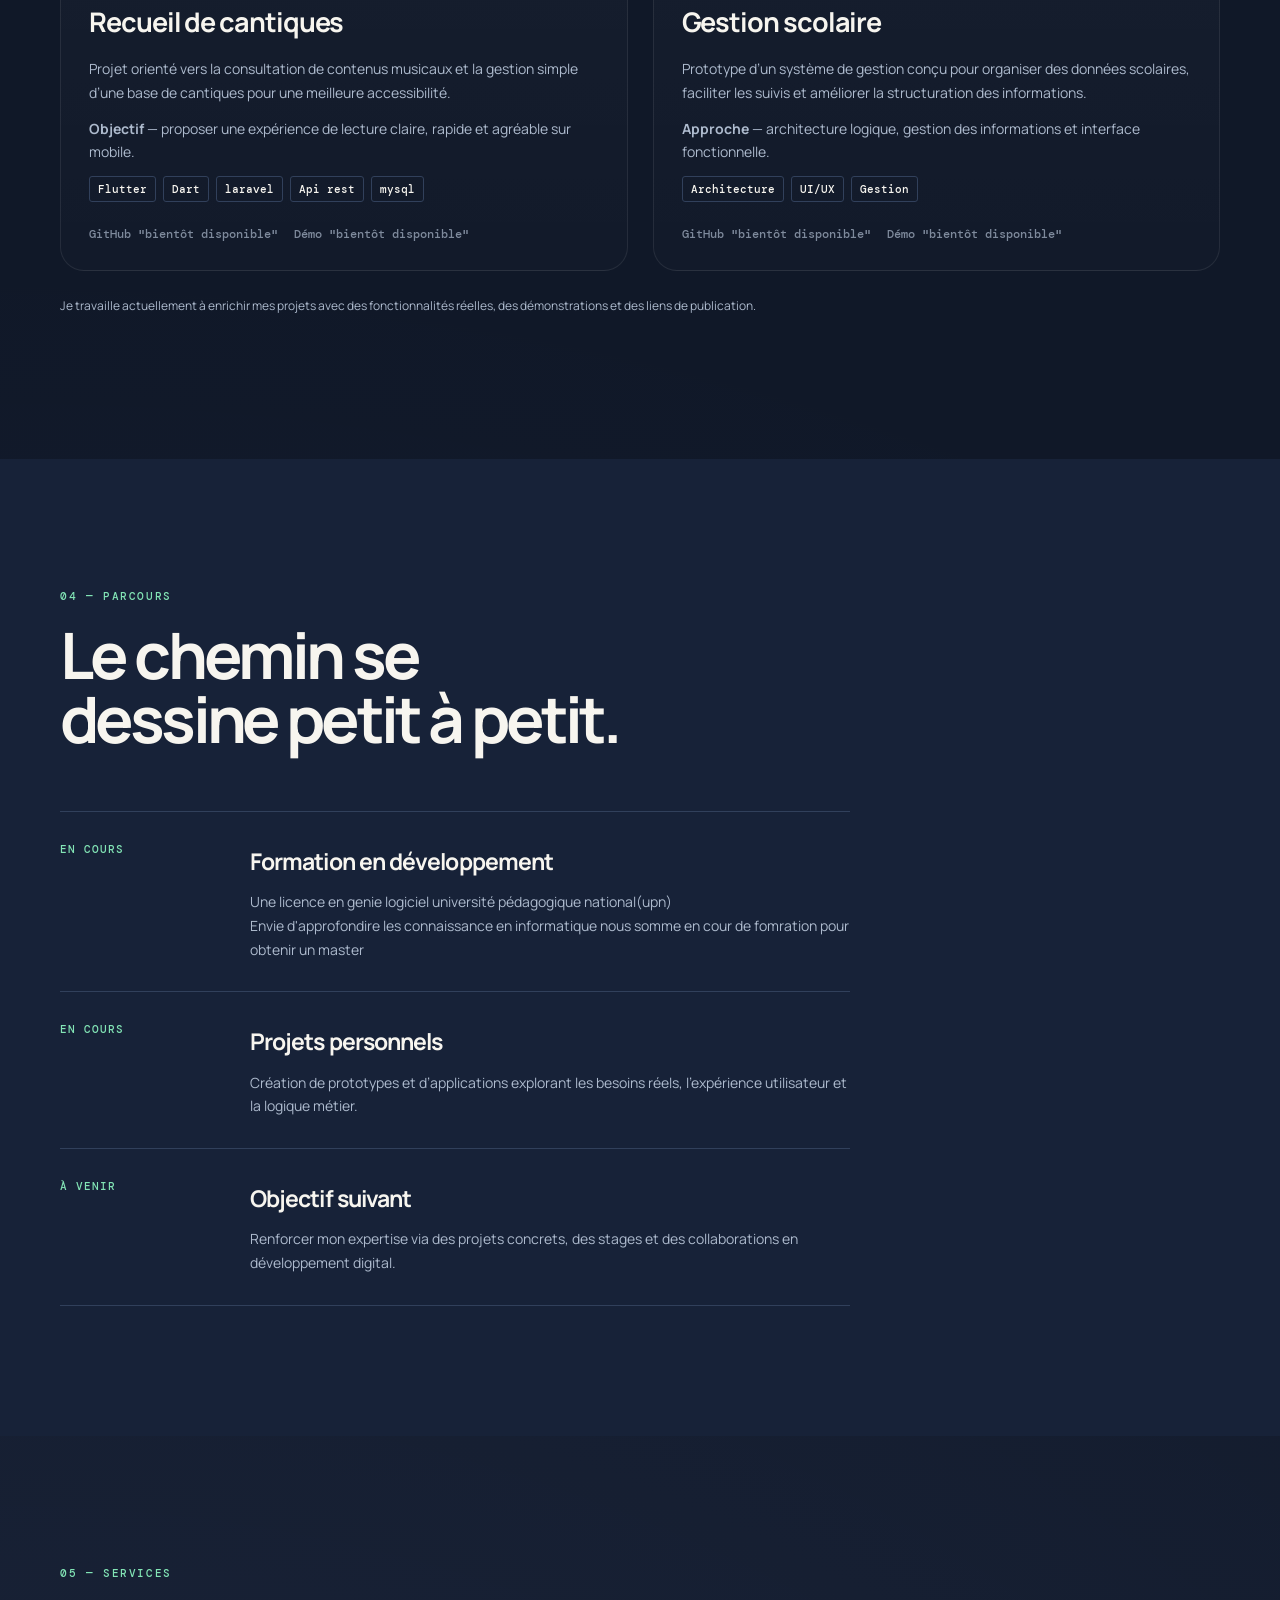
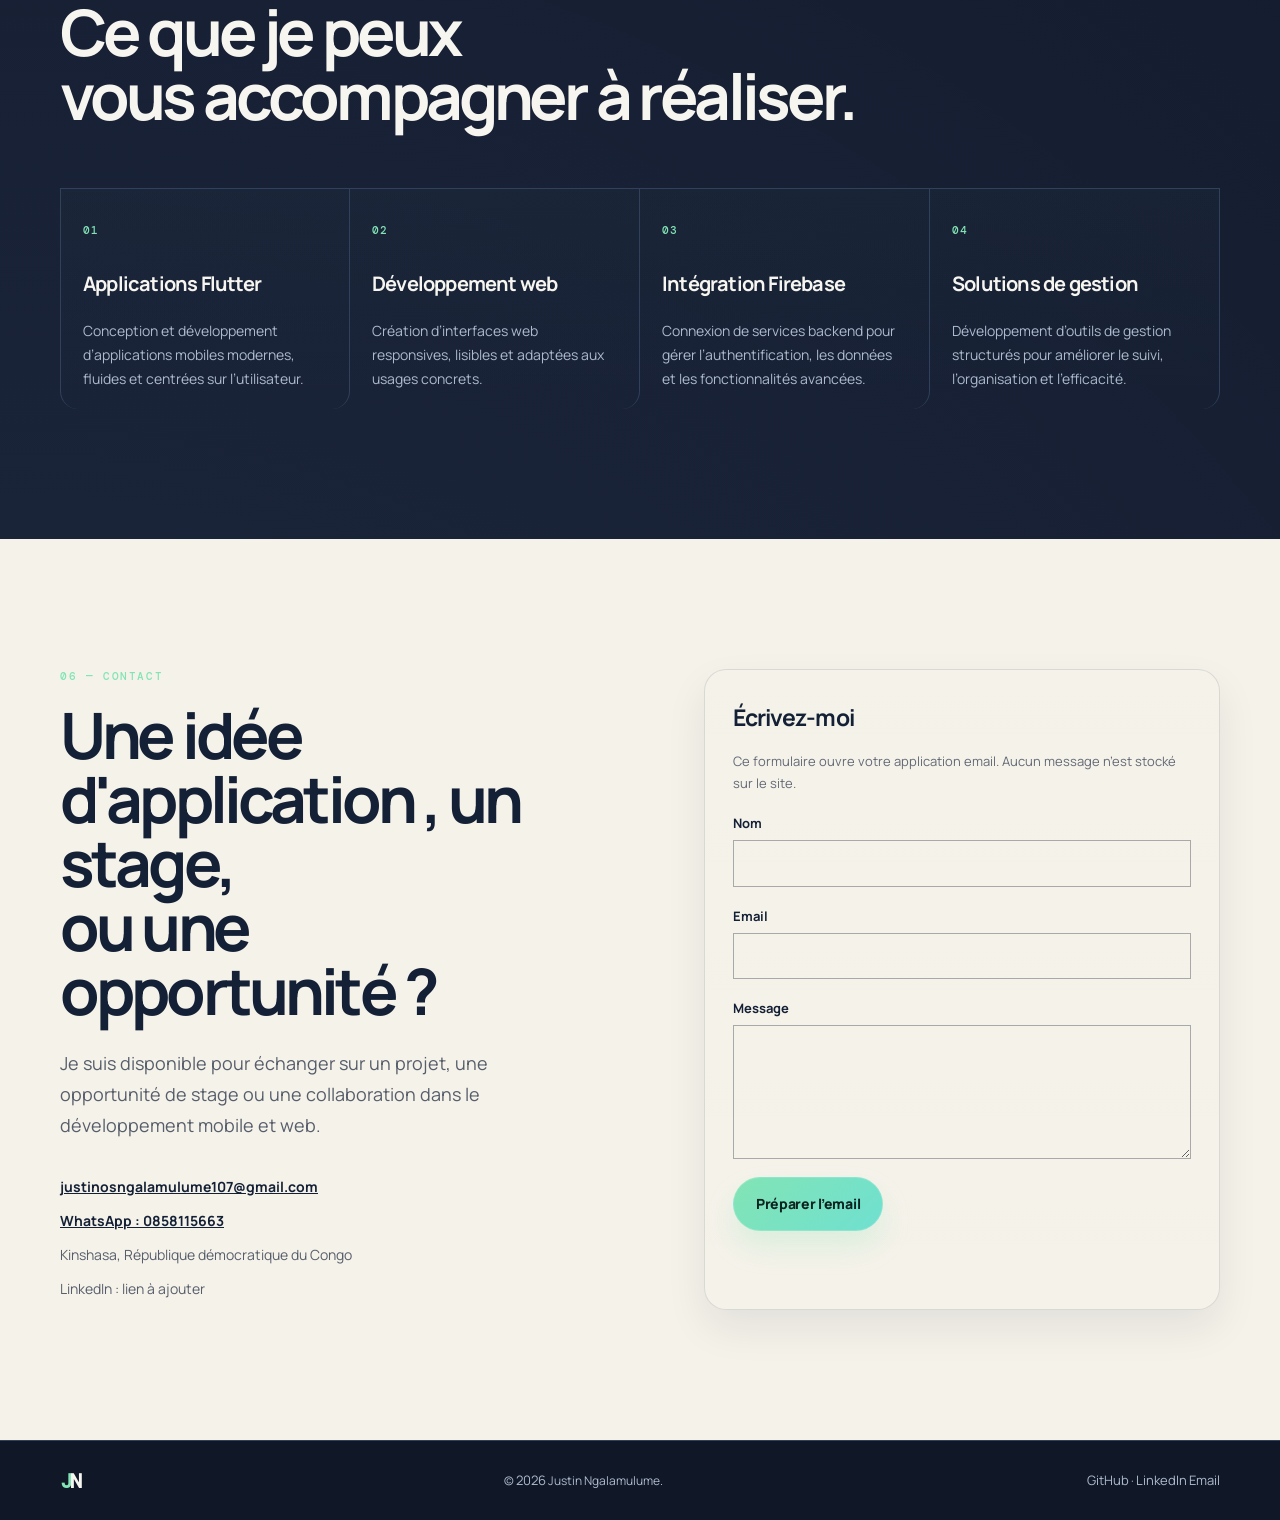
==== commit cf3e5474: "Fix relative asset paths in docs/index.html so CSS, JS, and image load correctly when served from Gi" ====
--- a/docs/index.html
+++ b/docs/index.html
@@ -13,7 +13,7 @@
     <link rel="preconnect" href="https://fonts.gstatic.com" crossorigin>
     <link href="https://fonts.googleapis.com/css2?family=DM+Mono&family=Manrope:wght@400;500;600;700;800&display=swap"
         rel="stylesheet">
-    <link rel="stylesheet" href="./style.css">
+    <link rel="stylesheet" href="../style.css">
 </head>
 
 <body>
@@ -302,7 +302,7 @@
         </div>
     </footer>
     <a class="up" href="#top" aria-label="Retour en haut">↑</a>
-    <script src="./main.js"></script>
+    <script src="../main.js"></script>
 </body>
 
 </html>
--- a/style.css
+++ b/style.css
@@ -0,0 +1,190 @@
+/* Root site styling copied from your portfolio. */
+:root {
+    --bg: #101828;
+    --surface: #172238;
+    --paper: #f5f2ea;
+    --text: #f7f5ef;
+    --muted: #adbacd;
+    --ink: #142035;
+    --line: #31405b;
+    --accent: #82e4b5;
+    --accent2: #8dabff;
+    --shadow: 0 20px 60px #060b1566
+}
+
+html { scroll-behavior: smooth }
+* { box-sizing: border-box }
+body {
+    margin: 0;
+    background: radial-gradient(circle at top right, rgba(130, 228, 181, .14), transparent 25%), radial-gradient(circle at bottom left, rgba(141, 171, 255, .12), transparent 30%), var(--bg);
+    color: var(--text);
+    font: 16px/1.7 Manrope, Arial, sans-serif;
+    transition: background .3s, color .3s
+}
+body.light {
+    --bg: #f7f5ef;
+    --surface: #eee9df;
+    --paper: #101828;
+    --text: #142035;
+    --muted: #526074;
+    --ink: #f7f5ef;
+    --line: #c9c2b8;
+    --accent: #087d5a;
+    --accent2: #345bdc;
+    --shadow: 0 20px 60px #53617622
+}
+.wrap { width: min(1160px, calc(100% - 48px)); margin: auto }
+.skip { position: fixed; left: 10px; top: -60px; background: var(--accent); color: #061c18; padding: 8px; z-index: 20 }
+.skip:focus { top: 10px }
+.nav { height: 80px; display: flex; align-items: center; gap: 26px }
+.site-header, header {
+    position: fixed; z-index: 10; inset: 0 0 auto; background: rgba(16, 24, 40, .72); backdrop-filter: blur(14px); border-bottom: 1px solid rgba(255, 255, 255, .06)
+}
+body.light header { background: rgba(247, 245, 239, .72) }
+.brand { font: 700 20px/1 "DM Mono", monospace; color: var(--text); text-decoration: none; letter-spacing: -2px }
+.brand b { color: var(--accent); font-weight: inherit }
+.links { display: flex; align-items: center; justify-content: center; gap: 20px; flex: 1 }
+.links a, .social a, footer a { color: var(--muted); text-decoration: none; font-size: 13px }
+.links a:hover, .social a:hover, footer a:hover { color: var(--accent) }
+button { font: inherit }
+.theme, .menu { border: 0; background: transparent; color: var(--text); cursor: pointer }
+.theme { font-size: 23px; width: 38px; height: 38px; border: 1px solid var(--line); border-radius: 50% }
+.menu { display: none }
+.hero { min-height: 100vh; display: flex; align-items: center; position: relative; overflow: hidden }
+.hero-in { position: relative; padding: 120px 0 50px }
+.orb { position: absolute; border-radius: 50%; filter: blur(2px); opacity: .55 }
+.one { width: 520px; height: 520px; background: #3756a8; top: -230px; right: -100px }
+.two { width: 330px; height: 330px; background: #00a778; bottom: -160px; left: 28% }
+.kicker { font: 500 11px/1.3 "DM Mono", monospace; color: var(--accent); letter-spacing: 1.6px; text-transform: uppercase; margin: 0 0 20px }
+.hero h1, h2 { font-size: clamp(48px, 8vw, 102px); line-height: .94; letter-spacing: -.07em; margin: 0 }
+.hero h1 em { font-style: normal; color: var(--accent) }
+.role { font-size: clamp(19px, 2.3vw, 27px); color: var(--muted); margin: 28px 0 16px }
+.role strong { color: var(--text) }
+.hero-meta, .about-pills { display: flex; flex-wrap: wrap; gap: 10px; margin-top: 20px }
+.pill, .about-pills span { display: inline-flex; align-items: center; justify-content: center; border-radius: 999px; border: 1px solid var(--line); background: rgba(255, 255, 255, .02); color: var(--text); padding: 7px 12px; font: 500 11px "DM Mono", monospace; letter-spacing: .08em; text-transform: uppercase }
+.intro { max-width: 540px; color: var(--muted); font-size: 18px; margin: 0 }
+.stat-list { display: flex; gap: 18px; flex-wrap: wrap; margin: 28px 0 18px }
+.stat { min-width: 92px; padding: 12px 14px; border: 1px solid var(--line); border-radius: 12px; background: rgba(255, 255, 255, .02) }
+.stat strong { display: block; font-size: 20px; color: var(--text) }
+.stat span { color: var(--muted); font-size: 11px; text-transform: uppercase; letter-spacing: .08em }
+.actions { display: flex; gap: 12px; margin: 34px 0 }
+.btn { display: inline-flex; align-items: center; justify-content: center; text-decoration: none; padding: 14px 22px; border-radius: 999px; font-weight: 800; font-size: 14px; transition: .2s ease; letter-spacing: -.02em }
+.primary { background: linear-gradient(135deg, var(--accent), #6fe0d0); color: #0b2420; border: 1px solid rgba(255,255,255,.15); box-shadow: 0 16px 28px rgba(130, 228, 181, .22) }
+body.light .primary { box-shadow: 0 16px 28px rgba(26, 134, 103, .18) }
+.primary:hover { transform: translateY(-3px) scale(1.01); box-shadow: 0 20px 32px rgba(130, 228, 181, .28) }
+.secondary { border: 1px solid rgba(255,255,255,.12); color: var(--text); background: rgba(255,255,255,.02) }
+.secondary:hover { border-color: rgba(130, 228, 181, .55); box-shadow: 0 12px 22px rgba(130, 228, 181, .08) }
+.social { display: flex; gap: 18px; flex-wrap: wrap }
+.social span, footer span { font-size: 13px; color: var(--muted) }
+.section { padding: 130px 0 }
+.tint { background: var(--surface) }
+.split { display: grid; grid-template-columns: 1fr 1fr; gap: 10% }
+.heading h2, .contact h2 { font-size: clamp(38px, 5vw, 67px); line-height: 1; letter-spacing: -.06em; margin: 0 }
+.about { color: var(--muted); font-size: 16px }
+.lead { font-size: 23px; line-height: 1.5; color: var(--text); margin-top: 0 }
+.about aside { display: flex; gap: 13px; border-left: 2px solid var(--accent); padding: 16px; margin-top: 32px; background: color-mix(in srgb, var(--accent) 8%, transparent); font-size: 14px }
+.about aside>span { color: var(--muted) }
+.about aside b { color: var(--text) }
+.about-pills { margin-top: 28px }
+.skills { display: grid; grid-template-columns: repeat(3, 1fr); margin-top: 60px; border-top: 1px solid var(--line) }
+.skills article { padding: 24px 28px 32px; border-right: 1px solid var(--line); min-height: 180px }
+.skills article:first-child { border-left: 1px solid var(--line) }
+small, .type { font: 500 11px "DM Mono", monospace; color: var(--accent); letter-spacing: 1px; text-transform: uppercase }
+.skills h3, .services h3, .project h3, .timeline h3, .form h3 { font-size: 23px; margin: 25px 0 18px; letter-spacing: -.04em }
+.tags { display: flex; gap: 7px; flex-wrap: wrap }
+.tags b { font: 500 11px "DM Mono", monospace; color: var(--text); border: 1px solid var(--line); padding: 5px 8px; border-radius: 3px }
+.hint { font-size: 12px; color: var(--muted); margin-top: 25px }
+.projects-head { display: flex; align-items: end; justify-content: space-between; margin-bottom: 60px }
+.plain { color: var(--text); font-weight: 700; text-decoration: none; border-bottom: 1px solid var(--accent); padding-bottom: 4px }
+.projects { display: grid; grid-template-columns: 1fr 1fr; gap: 25px }
+.project { background: linear-gradient(180deg, rgba(255,255,255,0.035), rgba(255,255,255,0.01)); border: 1px solid rgba(255,255,255,.08); border-radius: 24px; overflow: hidden; display: flex; flex-direction: column; transition: transform .25s, box-shadow .25s }
+.project:hover { transform: translateY(-6px); box-shadow: 0 28px 60px rgba(15, 23, 42, .28) }
+.featured { grid-column: span 2; display: grid; grid-template-columns: 1.06fr .94fr }
+.visual { min-height: 250px; position: relative; overflow: hidden; padding: 22px; background: linear-gradient(135deg, #1f3454, #102239) }
+.visual::after { content: ""; position: absolute; inset: auto -12% -32% auto; width: 240px; height: 240px; background: rgba(255,255,255,.08); border-radius: 50%; filter: blur(18px) }
+.visual>span { font: 500 13px "DM Mono"; color: #d9e5ff }
+.visual>small { position: absolute; right: 22px; top: 23px; color: #d9e5ff }
+.sos { background: linear-gradient(135deg, #1e3d57, #1c805b) }
+.hymn { background: linear-gradient(135deg, #4f3e85, #21335b) }
+.school { background: linear-gradient(135deg, #7c5533, #29385d) }
+.portfolio-visual { background: linear-gradient(135deg, #253a75, #563d8c 58%, #a3548c) }
+.portfolio-preview { position: absolute; left: 50%; top: 53%; width: min(76%, 390px); height: 174px; overflow: hidden; transform: translate(-50%, -50%); border: 1px solid #ffffff70; border-radius: 11px; background: #101828; box-shadow: 0 20px 40px #090e1d80 }
+.preview-bar { height: 24px; display: flex; align-items: center; gap: 5px; padding: 0 9px; background: #e9edf5 }
+.preview-bar i { width: 6px; height: 6px; border-radius: 50%; background: #a4adbd }
+.preview-bar span { margin: 0 auto; color: #687287; font: 500 8px "DM Mono", monospace }
+.preview-content { height: 120px; display: flex; align-items: center; justify-content: space-between; padding: 12px 20px; color: #f7f5ef; background: radial-gradient(circle at 85% 20%, #39517b, transparent 43%), #101828 }
+.preview-copy small { display: block; margin-bottom: 5px; color: #82e4b5; font: 500 7px "DM Mono", monospace; letter-spacing: 1px }
+.preview-copy b { display: block; font-size: 16px; line-height: 1.05; letter-spacing: -.06em }
+.preview-copy span { display: inline-block; width: 38px; margin: 7px 4px 0 0; border-top: 2px solid #adbacd }
+.preview-copy span:last-child { width: 25px; border-color: #82e4b5 }
+.preview-avatar { width: 58px; height: 70px; display: grid; place-items: center; border: 1px solid #ffffff40; border-radius: 30px 30px 8px 8px; background: linear-gradient(145deg, #496d92, #243954); color: #d7fff0; font: 700 15px "DM Mono", monospace }
+.preview-footer { height: 30px; display: flex; align-items: center; gap: 5px; padding: 0 20px; border-top: 1px solid #ffffff16; background: #101828 }
+.preview-footer i { width: 19px; border-top: 2px solid #82e4b5; opacity: .8 }
+.phone { width: 120px; height: 205px; border: 5px solid #d7fff0; border-radius: 24px; position: absolute; left: 50%; top: 50%; transform: translate(-50%, -43%); display: grid; place-items: center; color: #d7fff0 }
+.phone i { position: absolute; top: 9px; width: 30px; border-top: 3px solid #d7fff0; border-radius: 5px }
+.phone b { font: 700 27px "DM Mono"; z-index: 1 }
+.phone em { position: absolute; width: 110px; height: 110px; border: 1px solid #c9ffed88; border-radius: 50%; animation: pulse 2s infinite }
+.music { font-size: 90px; color: #d8d3ff; position: absolute; left: 50%; top: 50%; transform: translate(-50%, -35%) }
+.music i { display: block; border-top: 3px solid #d8d3ff; width: 90px; margin: 12px }
+.bars { display: flex; gap: 12px; justify-content: center; align-items: end; height: 150px }
+.bars i { width: 28px; background: #ffe0bd }
+.bars i:nth-child(1) { height: 60px }
+.bars i:nth-child(2) { height: 105px }
+.bars i:nth-child(3) { height: 78px }
+.bars i:nth-child(4) { height: 130px }
+.body { padding: 28px; display: flex; flex-direction: column; gap: 12px }
+.body p { color: var(--muted); font-size: 14px; margin: 0 }
+.body .type { color: var(--accent) }
+.body h3 { margin: 0; font-size: 27px }
+.disabled { display: flex; gap: 16px; margin-top: auto; padding-top: 12px }
+.disabled span { font: 500 12px "DM Mono"; color: var(--muted); opacity: .7 }
+.timeline { max-width: 790px; padding: 0; margin: 60px 0 0; list-style: none; border-top: 1px solid var(--line) }
+.timeline li { padding: 30px 0; display: grid; grid-template-columns: 160px 1fr; gap: 30px; border-bottom: 1px solid var(--line) }
+.timeline h3 { margin: 0 0 9px }
+.timeline p, .services p { margin: 0; color: var(--muted); font-size: 14px }
+.services { display: grid; grid-template-columns: repeat(4, 1fr); border-top: 1px solid var(--line); margin-top: 60px }
+.services article { border-right: 1px solid var(--line); padding: 26px 22px 12px; min-height: 220px; background: linear-gradient(180deg, rgba(130, 228, 181, .02), transparent); border-radius: 0 0 18px 18px }
+.services article:first-child { border-left: 1px solid var(--line) }
+.services h3 { font-size: 20px }
+.contact { padding: 130px 0; background: var(--paper); color: var(--ink) }
+.contact .kicker { color: var(--accent) }
+.contact-grid { display: grid; grid-template-columns: 1fr 1fr; gap: 11% }
+.contact .intro { color: color-mix(in srgb, var(--ink) 70%, transparent); margin-top: 25px }
+.details { margin-top: 35px }
+.details>* { display: block; margin: 10px 0; color: color-mix(in srgb, var(--ink) 70%, transparent); font-size: 14px }
+.details a { color: var(--ink); font-weight: 700 }
+.form { background: linear-gradient(180deg, rgba(255,255,255,.04), rgba(255,255,255,.02)); padding: 28px; border: 1px solid rgba(20,32,53,.12); border-radius: 22px; box-shadow: 0 18px 40px rgba(15, 23, 42, .08) }
+.form h3 { margin: 0 }
+.form>div p { font-size: 13px; color: color-mix(in srgb, var(--ink) 65%, transparent) }
+.form label { display: block; font-size: 13px; font-weight: 700; margin: 18px 0 }
+.form input, .form textarea { display: block; width: 100%; margin-top: 6px; padding: 11px; border: 1px solid color-mix(in srgb, var(--ink) 35%, transparent); background: transparent; color: var(--ink); font: inherit; resize: vertical }
+.form input:focus, .form textarea:focus { outline: 2px solid var(--accent); border-color: transparent }
+.form #status { font-size: 12px; color: color-mix(in srgb, var(--ink) 65%, transparent) }
+footer { padding: 28px 0; background: var(--bg); border-top: 1px solid var(--line) }
+.footer { display: flex; align-items: center; justify-content: space-between; gap: 20px }
+.footer p { margin: 0; color: var(--muted); font-size: 12px }
+.up { position: fixed; right: 20px; bottom: 20px; width: 42px; height: 42px; border-radius: 50%; background: var(--accent); color: #09251d; display: grid; place-items: center; text-decoration: none; font-size: 20px; opacity: 0; pointer-events: none; transition: .2s }
+.up.visible { opacity: 1; pointer-events: auto }
+.reveal { opacity: 0; transform: translateY(22px); transition: .65s ease }
+.reveal.show { opacity: 1; transform: none }
+@keyframes pulse { to { transform: scale(1.6); opacity: 0 } }
+@media(max-width:760px) {
+    .wrap { width: min(100% - 34px, 1160px) }
+    .nav { height: 68px }
+    .menu { display: flex; flex-direction: column; gap: 4px; order: 2 }
+    .menu i { display: block; width: 21px; border-top: 2px solid var(--text) }
+    .theme { order: 1; margin-left: auto }
+    .links { display: none; position: absolute; top: 68px; left: 0; right: 0; padding: 18px; background: var(--bg); border-bottom: 1px solid var(--line); box-shadow: var(--shadow); flex-direction: column; align-items: flex-start }
+    .links.open { display: flex }
+    .hero { min-height: 760px }
+    .hero-in { padding-top: 120px }
+    .section, .contact { padding: 85px 0 }
+    .split, .contact-grid { grid-template-columns: 1fr; gap: 45px }
+    .skills, .services { grid-template-columns: 1fr; }
+    .skills article, .services article { border-left: 1px solid var(--line); border-right: 1px solid var(--line) }
+    .featured { grid-template-columns: 1fr }
+    .projects { grid-template-columns: 1fr }
+    .projects-head, .footer { display: block; }
+    .projects-head > * { margin-bottom: 18px; }
+    .timeline li { grid-template-columns: 1fr; gap: 14px }
+}
